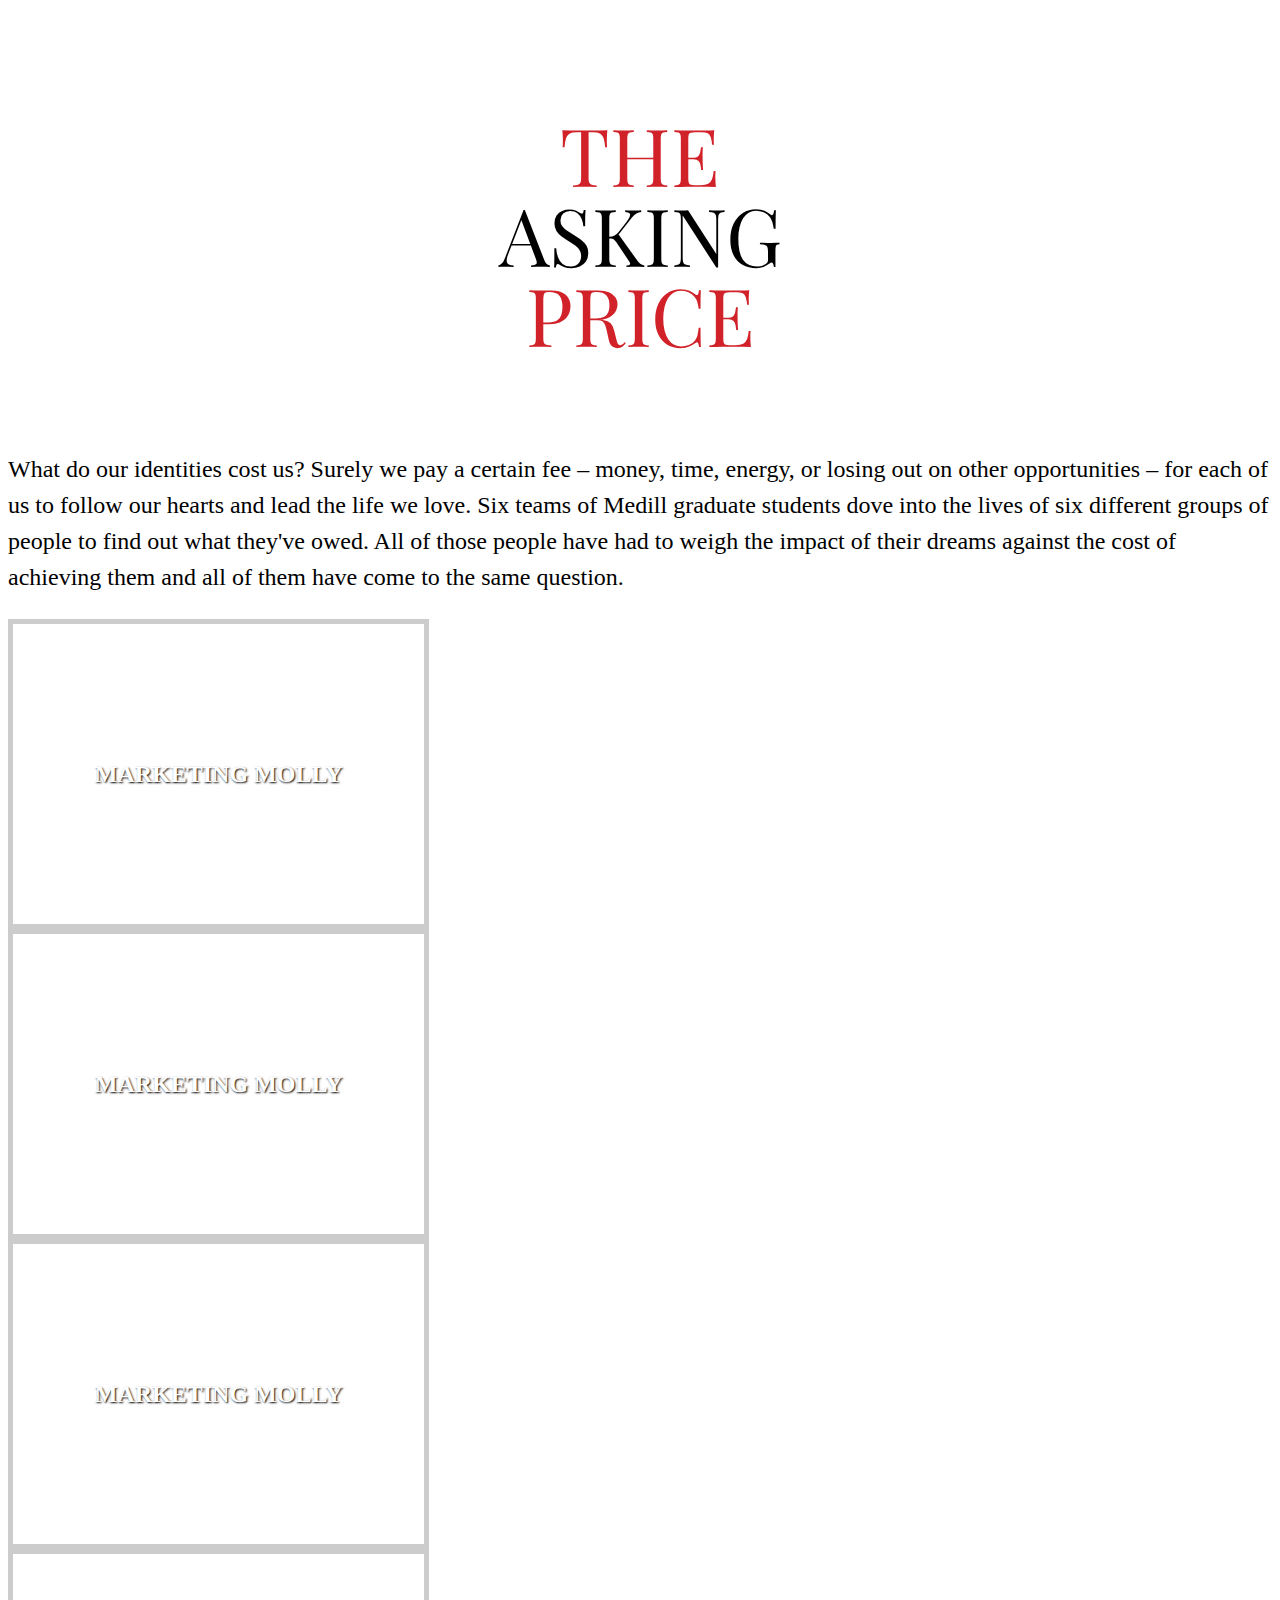
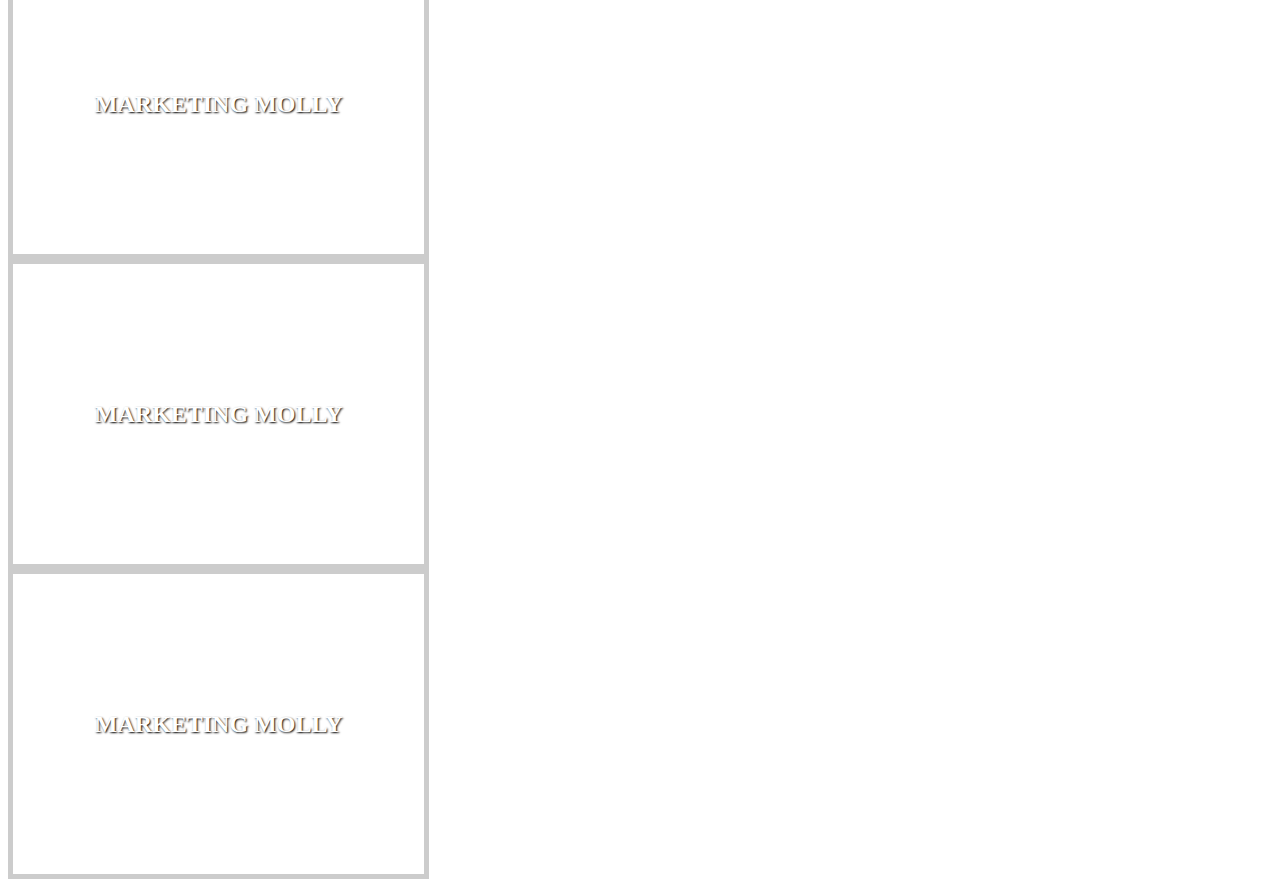
==== index.html @ 3f8e9a25 "Update to main site landing page" ====
<!DOCTYPE HTML>
<html lang="en">
	<head>
		<meta charset="utf-8">
		<title>The Asking Price</title>
		<meta name="viewport" content="width=device-width, initial-scale=1.0">
		<link href="css/bootstrap.min.css" rel="stylesheet" type="text/css">
		
		<!-- Your styles go here -->
		<link href="css/main.css" rel="stylesheet" type="text/css">

		<!--[if lt IE 9]>
			<script src="http://html5shim.googlecode.com/svn/trunk/html5.js"></script>
		<![endif]-->
		
	</head>
	<body  id="top" data-spy="scroll" data-target=".subnav" data-offset="80">
		

		
		<!-- CLASS WEBSITE NAVBAR -->
		<!-- 
		<div class="navbar navbar-fixed-top">
			<div class="navbar-inner">
				<div>
					<a class="btn btn-navbar" data-toggle="collapse" data-target=".nav-collapse">
						<span class="icon-bar"></span>
						<span class="icon-bar"></span>
						<span class="icon-bar"></span>
					</a>
					<a class="brand" href="../">The Asking Price</a>
					<div class="nav-collapse collapse" id="main-menu">
						<ul class="nav nav pull-right" id="main-menu-left">
							<li class="active"><a  href="#">About</a></li>
							<li><a  href="#">Stories</a></li>
						</ul>
					</div>
				</div>
			</div>
		</div>
			 -->
		<!-- END CLASS WEBSITE NAVBAR -->
		
		<section class="container">
			<div class="row-fluid">
				<div class="span10 offset1">
					<div class="main-story-title">
						<h1>
							<span class="title-red">The</span>
							<span class="title-black">Asking</span>
							<span class="title-red">Price</span>
						</h1>
					</div>
					<p class="lead">
						What do our identities cost us? Surely we pay a certain fee – money, time, energy, or losing out on other opportunities – for each of us to follow our hearts and lead the life we love. Six teams of Medill graduate students dove into the lives of six different groups of people to find out what they've owed. All of those people have had to weigh the impact of their dreams against the cost of achieving them and all of them have come to the same question.
					</p>
				</div>
				
			</div>
		</section>
		<!-- MAIN STORY NAV -->
		<section class="panel-nav">
			
			<div class="row-fluid panels">
				<div class="span4 ">
					<div class="panel">
						<div class="story-item">
							<div class="story-item-container">
								<h2>Marketing Molly</h2>
							</div>
						</div>
					</div>
				</div>
				<div class="span4 ">
					<div class="panel">
						<div class="story-item">
							<div class="story-item-container">
								<h2>Marketing Molly</h2>
							</div>
						</div>
					</div>
				</div>
				<div class="span4 ">
					<div class="panel">
						<div class="story-item">
							<div class="story-item-container">
								<h2>Marketing Molly</h2>
							</div>
						</div>
					</div>
				</div>
			</div>
			<div class="row-fluid panels">
				<div class="span4 ">
					<div class="panel">
						<div class="story-item">
							<div class="story-item-container">
								<h2>Marketing Molly</h2>
							</div>
						</div>
					</div>
				</div>
				<div class="span4 ">
					<div class="panel">
						<div class="story-item">
							<div class="story-item-container">
								<h2>Marketing Molly</h2>
							</div>
						</div>
					</div>
				</div>
				<div class="span4 ">
					<div class="panel">
						<div class="story-item">
							<div class="story-item-container">
								<h2>Marketing Molly</h2>
							</div>
						</div>
					</div>
				</div>
			</div>
		</section>
		
		<!-- JavaScript -->
		<script src="http://ajax.googleapis.com/ajax/libs/jquery/1.9.0/jquery.min.js"></script>
		<script src="js/bootstrap.min.js"></script>
		<script src="js/main.min.js"></script>
	</body>
</html>
---- css/main.css ----
@import url(http://fonts.googleapis.com/css?family=Playfair+Display);section{margin-top:20px;padding-top:20px}section.section-break{margin-top:60px;padding-top:100px}.storytitle{padding-bottom:20px;text-align:center}.storytitle h1{text-transform:uppercase;margin-bottom:0}p.lead{font-size:24px;line-height:36px}blockquote.strong-quote{padding:0;margin:0;border:none;margin-top:30px;margin-bottom:30px}blockquote.strong-quote p{font-size:30px;line-height:38px;font-weight:bold}.my-background-example{padding:20px;background-image:url(http://farm9.staticflickr.com/8501/8316081118_da9eb027f8_o.jpg);background-repeat:no-repeat;background-size:cover;-webkit-border-radius:6px;-moz-border-radius:6px;border-radius:6px}.carousel-caption{position:static}.example-full-width{margin-top:-100px;background-image:url('http://farm9.staticflickr.com/8501/8316081118_da9eb027f8_o.jpg');background-repeat:no-repeat;background-size:cover}.example-full-width .jumbotron{margin-top:100px}.example-full-width img{width:100%}.title-column{display:table;height:100%}.title-column .title-column-container{display:table-cell;vertical-align:middle;padding:20px}.main-story-title{padding:20px;text-align:center}.main-story-title h1{font-family:'Playfair Display',serif;line-height:80px;font-size:80px;font-weight:normal;text-transform:uppercase;text-align:center;color:#000}.main-story-title h1 .title-black,.main-story-title h1 .title-red{display:inline-block;width:100%;text-align:center}.main-story-title h1 .title-black{color:#000}.main-story-title h1 .title-red{color:#d12229}body,html{height:100%}section.panel-nav{margin-top:0;padding-top:0;margin-bottom:150px}section.panel-nav .panels .span4{width:33.3333333%;margin:0}section.panel-nav .panels .span4 .panel{background-image:url('http://farm9.staticflickr.com/8501/8316081118_da9eb027f8_o.jpg');background-repeat:no-repeat;background-size:cover;height:300px;border:5px solid #ccc}section.panel-nav .panels .panel .story-item{height:100%;width:100%;display:table}section.panel-nav .panels .panel .story-item .story-item-container{width:100%;text-align:center;display:table-cell;vertical-align:middle}section.panel-nav .panels .panel .story-item .story-item-container h2{color:#fff;font-weight:900;text-align:center;text-shadow:#000 1px 1px 2px;text-transform:uppercase;font-size:24px}section.panel-nav .panels .panel:hover{border:5px solid #000}body{padding-top:0}.parallax-viewport{position:relative;overflow:hidden;width:100%;height:300px}.parallax-layer{position:absolute}.parallax-layer img{max-width:none}.parallax-text{display:table;width:100%;height:100%;text-align:center}.parallax-text .parallax-text-container{width:100%;display:table-cell;vertical-align:middle}.parallax-text h2{color:#fff;font-weight:900}
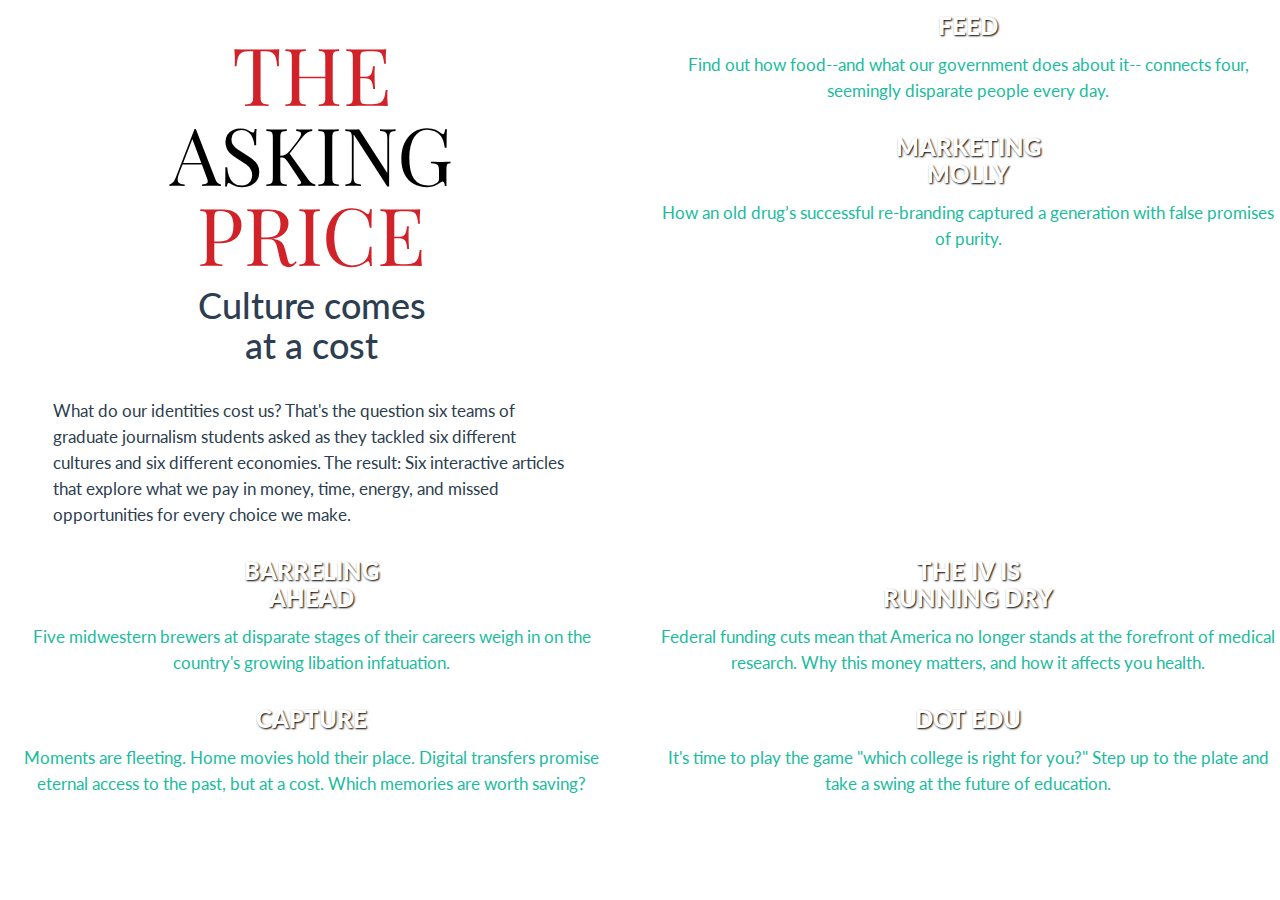
==== commit 0ec11ca1: "relative links" ====
--- a/index.html
+++ b/index.html
@@ -1,5 +1,12 @@
 <!DOCTYPE HTML>
 <html lang="en">
+		<!--
+		                        dd iii lll lll 
+		mm mm mmmm    eee       dd     lll lll 
+		mmm  mm  mm ee   e  dddddd iii lll lll 
+		mmm  mm  mm eeeee  dd   dd iii lll lll 
+		mmm  mm  mm  eeeee  dddddd iii lll lll 
+		-->                       
 	<head>
 		<meta charset="utf-8">
 		<title>The Asking Price</title>
@@ -16,111 +23,136 @@
 	</head>
 	<body  id="top" data-spy="scroll" data-target=".subnav" data-offset="80">
 		
-
-		
-		<!-- CLASS WEBSITE NAVBAR -->
-		<!-- 
-		<div class="navbar navbar-fixed-top">
-			<div class="navbar-inner">
-				<div>
-					<a class="btn btn-navbar" data-toggle="collapse" data-target=".nav-collapse">
-						<span class="icon-bar"></span>
-						<span class="icon-bar"></span>
-						<span class="icon-bar"></span>
-					</a>
-					<a class="brand" href="../">The Asking Price</a>
-					<div class="nav-collapse collapse" id="main-menu">
-						<ul class="nav nav pull-right" id="main-menu-left">
-							<li class="active"><a  href="#">About</a></li>
-							<li><a  href="#">Stories</a></li>
-						</ul>
-					</div>
-				</div>
-			</div>
-		</div>
-			 -->
-		<!-- END CLASS WEBSITE NAVBAR -->
-		
-		<section class="container">
-			<div class="row-fluid">
-				<div class="span10 offset1">
-					<div class="main-story-title">
-						<h1>
-							<span class="title-red">The</span>
-							<span class="title-black">Asking</span>
-							<span class="title-red">Price</span>
-						</h1>
-					</div>
-					<p class="lead">
-						What do our identities cost us? Surely we pay a certain fee – money, time, energy, or losing out on other opportunities – for each of us to follow our hearts and lead the life we love. Six teams of Medill graduate students dove into the lives of six different groups of people to find out what they've owed. All of those people have had to weigh the impact of their dreams against the cost of achieving them and all of them have come to the same question.
-					</p>
-				</div>
-				
-			</div>
-		</section>
 		<!-- MAIN STORY NAV -->
 		<section class="panel-nav">
-			
 			<div class="row-fluid panels">
-				<div class="span4 ">
-					<div class="panel">
-						<div class="story-item">
-							<div class="story-item-container">
-								<h2>Marketing Molly</h2>
+				<div class="span6">
+					<div class="row-fluid">
+						<div class="span10 offset1">
+							<div class="title-panel">
+								<div class="title-panel-container">
+									<div class="main-story-title">
+										<h1>
+											<span class="title-red">The</span>
+											<span class="title-black">Asking</span>
+											<span class="title-red">Price</span>
+										</h1>
+								
+											<!-- <img src="img/logo-200.png"> -->
+										<span class="title-sub">
+									
+												<h2>
+													Culture comes<br/>
+													at a cost
+												</h2>
+									
+										</span>
+									</div>
+									<p>
+										What do our identities cost us? That's the question six teams of graduate journalism students asked as they tackled  six different cultures and six different economies. The result: Six interactive articles that explore what we pay in money, time, energy, and missed opportunities for every choice we make. 
+									</p>
+								</div>
 							</div>
+							
 						</div>
 					</div>
+					
+					
 				</div>
-				<div class="span4 ">
-					<div class="panel">
-						<div class="story-item">
-							<div class="story-item-container">
-								<h2>Marketing Molly</h2>
-							</div>
+				<div class="span6">
+					<div class="row-fluid panels">
+						<div class="panel" id="feed">
+							<a href="feed/">
+								<div class="story-item">
+									<div class="story-item-container">
+										<h2>Feed</h2>
+										<p>
+											Find out how food--and what our government does about it-- connects four, seemingly disparate people every day. 
+										</p>
+									</div>
+								</div>
+							</a>
 						</div>
 					</div>
-				</div>
-				<div class="span4 ">
-					<div class="panel">
-						<div class="story-item">
-							<div class="story-item-container">
-								<h2>Marketing Molly</h2>
-							</div>
+					<div class="row-fluid panels">
+						<div class="panel" id="molly">
+							<a href="molly/">
+								<div class="story-item">
+									<div class="story-item-container">
+										<h2>Marketing<br/>Molly</h2>
+										<p>
+											How an old drug’s successful re-branding captured a generation with false promises of purity.
+										</p>
+									</div>
+								</div>
+							</a>
 						</div>
 					</div>
 				</div>
 			</div>
+			
 			<div class="row-fluid panels">
-				<div class="span4 ">
-					<div class="panel">
-						<div class="story-item">
-							<div class="story-item-container">
-								<h2>Marketing Molly</h2>
+				<div class="span6">
+					<div class="panel" id="beer">
+						<a href="beer/">
+							<div class="story-item">
+								<div class="story-item-container">
+									<h2>Barreling<br/>Ahead</h2>
+									<p>
+										Five midwestern brewers at disparate stages of their careers weigh in on the country's growing libation infatuation.
+									</p>
+								</div>
 							</div>
-						</div>
+						</a>
 					</div>
 				</div>
-				<div class="span4 ">
-					<div class="panel">
-						<div class="story-item">
-							<div class="story-item-container">
-								<h2>Marketing Molly</h2>
+				<div class="span6">
+					<div class="panel" id="iv">
+						<a href="iv/">
+							<div class="story-item">
+								<div class="story-item-container">
+									<h2>The IV is <br/>Running Dry</h2>
+									<p>
+										Federal funding cuts mean that America no longer stands at the forefront of medical research. Why this money matters, and how it affects you health.
+									</p>
+								</div>
 							</div>
-						</div>
+						</a>
 					</div>
 				</div>
-				<div class="span4 ">
-					<div class="panel">
-						<div class="story-item">
-							<div class="story-item-container">
-								<h2>Marketing Molly</h2>
+			</div>
+			<div class="row-fluid panels">
+				<div class="span6">
+					<div class="panel" id="capture">
+						<a href="capture/">
+							<div class="story-item">
+								<div class="story-item-container">
+									<h2>Capture</h2>
+									<p>
+										Moments are fleeting. Home movies hold their place. Digital transfers promise eternal access to the past, but at a cost. Which memories are worth saving?
+									</p>
+								</div>
 							</div>
-						</div>
+						</a>
+					</div>
+				</div>
+				<div class="span6">
+					<div class="panel" id="dotedu">
+						<a href="dotedu/">
+							<div class="story-item">
+								<div class="story-item-container">
+									<h2>DOT EDU</h2>
+									<p>
+										It's time to play the game "which college is right for you?" Step up to the plate and take a swing at the future of education.
+									</p>
+								</div>
+							</div>
+						</a>
 					</div>
 				</div>
 			</div>
 		</section>
-		
+
 		<!-- JavaScript -->
 		<script src="http://ajax.googleapis.com/ajax/libs/jquery/1.9.0/jquery.min.js"></script>
 		<script src="js/bootstrap.min.js"></script>
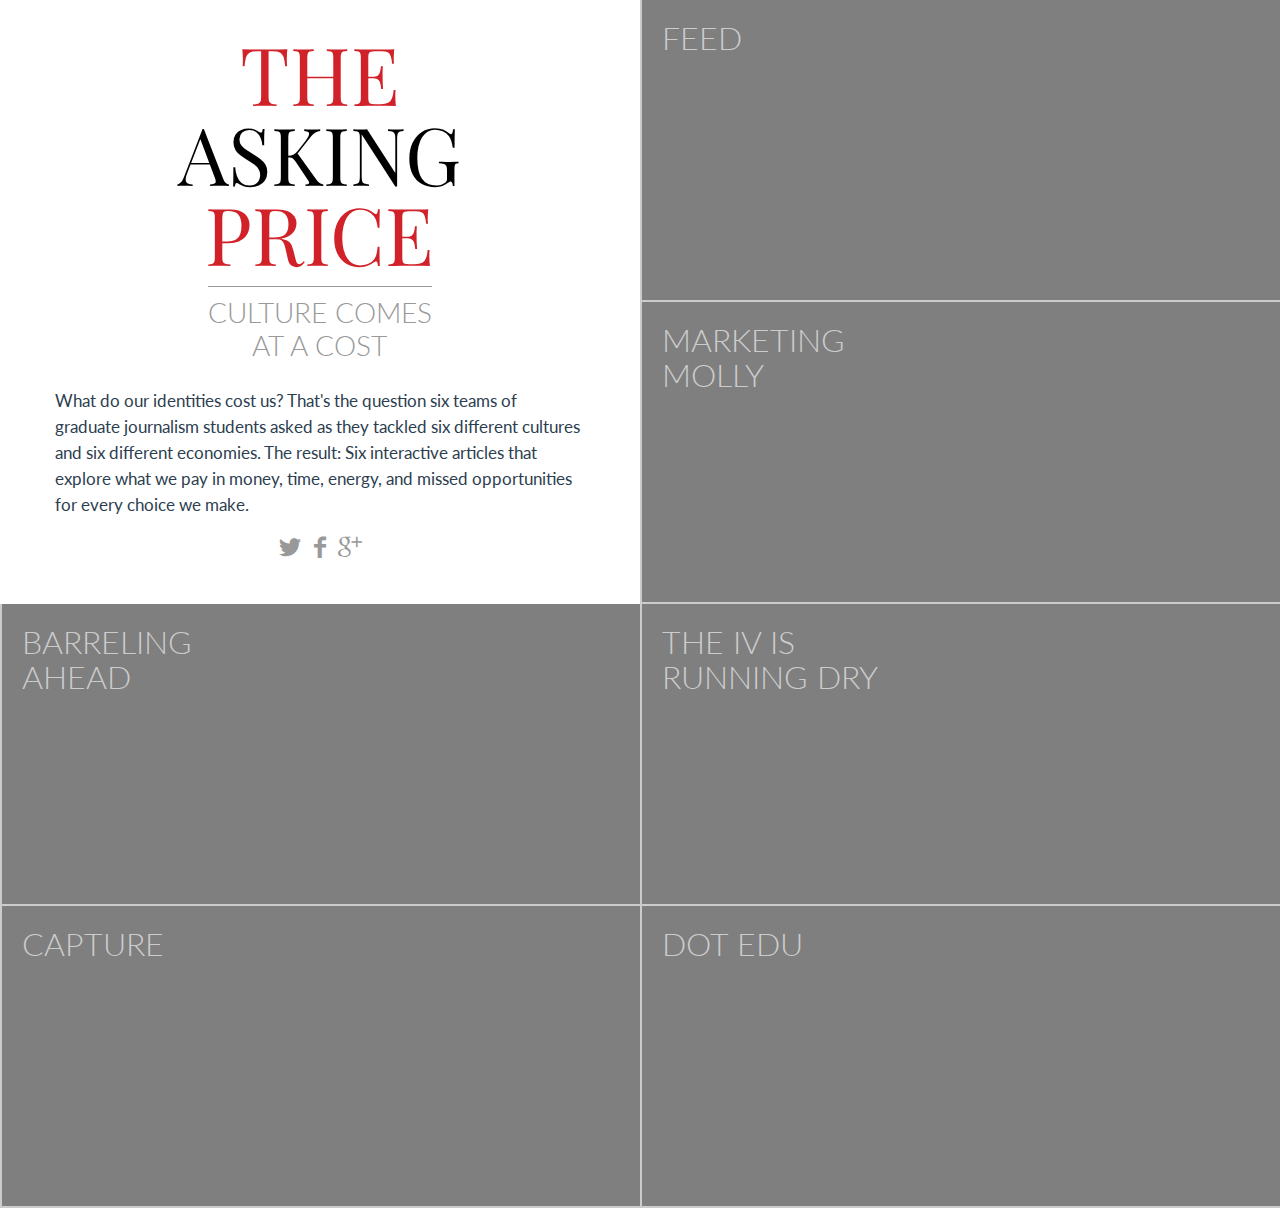
==== commit a4e538d7: "Added meta descriptions and social media share buttons. Beer update." ====
--- a/index.html
+++ b/index.html
@@ -6,11 +6,13 @@
 		mmm  mm  mm ee   e  dddddd iii lll lll 
 		mmm  mm  mm eeeee  dd   dd iii lll lll 
 		mmm  mm  mm  eeeee  dddddd iii lll lll 
+		Hosted on MediaTemple
 		-->                       
 	<head>
 		<meta charset="utf-8">
-		<title>The Asking Price</title>
+		<title>The Asking Price &mdash; Culture comes at a cost</title>
 		<meta name="viewport" content="width=device-width, initial-scale=1.0">
+		<meta name="description" content="Six interactive articles that explore what we pay for every choice we make.">
 		<link href="css/bootstrap.min.css" rel="stylesheet" type="text/css">
 		
 		<!-- Your styles go here -->
@@ -49,8 +51,20 @@
 										</span>
 									</div>
 									<p>
-										What do our identities cost us? That's the question six teams of graduate journalism students asked as they tackled  six different cultures and six different economies. The result: Six interactive articles that explore what we pay in money, time, energy, and missed opportunities for every choice we make. 
+										What do our identities cost us? That's the question six teams of graduate journalism students asked as they tackled six different cultures and six different economies. The result: Six interactive articles that explore what we pay in money, time, energy, and missed opportunities for every choice we make. 
 									</p>
+									<div class="main-social">
+										<a href="#" class="social share-twitter" target="_blank">
+											<span aria-hidden="true" data-icon="&#xe001;"></span>
+										</a>
+										<a href="#" class="social share-facebook" target="_blank">
+											<span aria-hidden="true" data-icon="&#xe000;"></span>
+										</a>
+										<a href="#" class="social share-googleplus" target="_blank">
+											<span aria-hidden="true" data-icon="&#xe004;"></span>
+										</a>
+									</div>
+									
 								</div>
 							</div>
 							
@@ -113,7 +127,7 @@
 								<div class="story-item-container">
 									<h2>The IV is <br/>Running Dry</h2>
 									<p>
-										Federal funding cuts mean that America no longer stands at the forefront of medical research. Why this money matters, and how it affects you health.
+										Federal funding cuts mean that America no longer stands at the forefront of medical research. Why this money matters, and how it affects your health.
 									</p>
 								</div>
 							</div>
--- a/css/main.css
+++ b/css/main.css
@@ -1 +1 @@
-@import url(http://fonts.googleapis.com/css?family=Playfair+Display);section{margin-top:20px;padding-top:20px}section.section-break{margin-top:60px;padding-top:100px}.storytitle{padding-bottom:20px;text-align:center}.storytitle h1{text-transform:uppercase;margin-bottom:0}p.lead{font-size:24px;line-height:36px}blockquote.strong-quote{padding:0;margin:0;border:none;margin-top:30px;margin-bottom:30px}blockquote.strong-quote p{font-size:30px;line-height:38px;font-weight:bold}.my-background-example{padding:20px;background-image:url(http://farm9.staticflickr.com/8501/8316081118_da9eb027f8_o.jpg);background-repeat:no-repeat;background-size:cover;-webkit-border-radius:6px;-moz-border-radius:6px;border-radius:6px}.carousel-caption{position:static}.example-full-width{margin-top:-100px;background-image:url('http://farm9.staticflickr.com/8501/8316081118_da9eb027f8_o.jpg');background-repeat:no-repeat;background-size:cover}.example-full-width .jumbotron{margin-top:100px}.example-full-width img{width:100%}.title-column{display:table;height:100%}.title-column .title-column-container{display:table-cell;vertical-align:middle;padding:20px}.main-story-title{padding:20px;text-align:center}.main-story-title h1{font-family:'Playfair Display',serif;line-height:80px;font-size:80px;font-weight:normal;text-transform:uppercase;text-align:center;color:#000}.main-story-title h1 .title-black,.main-story-title h1 .title-red{display:inline-block;width:100%;text-align:center}.main-story-title h1 .title-black{color:#000}.main-story-title h1 .title-red{color:#d12229}body,html{height:100%}section.panel-nav{margin-top:0;padding-top:0;margin-bottom:150px}section.panel-nav .panels .span4{width:33.3333333%;margin:0}section.panel-nav .panels .span4 .panel{background-image:url('http://farm9.staticflickr.com/8501/8316081118_da9eb027f8_o.jpg');background-repeat:no-repeat;background-size:cover;height:300px;border:5px solid #ccc}section.panel-nav .panels .panel .story-item{height:100%;width:100%;display:table}section.panel-nav .panels .panel .story-item .story-item-container{width:100%;text-align:center;display:table-cell;vertical-align:middle}section.panel-nav .panels .panel .story-item .story-item-container h2{color:#fff;font-weight:900;text-align:center;text-shadow:#000 1px 1px 2px;text-transform:uppercase;font-size:24px}section.panel-nav .panels .panel:hover{border:5px solid #000}body{padding-top:0}.parallax-viewport{position:relative;overflow:hidden;width:100%;height:300px}.parallax-layer{position:absolute}.parallax-layer img{max-width:none}.parallax-text{display:table;width:100%;height:100%;text-align:center}.parallax-text .parallax-text-container{width:100%;display:table-cell;vertical-align:middle}.parallax-text h2{color:#fff;font-weight:900}+body{background-image:url("../img/cream_pixels.png");padding-top:0}section{margin-top:20px;padding-top:20px}section.section-break{margin-top:60px;padding-top:100px}.storytitle{padding-bottom:20px;text-align:center}.storytitle h1{text-transform:uppercase;margin-bottom:0}p.lead{font-size:24px;line-height:36px}a{color:#333}a:hover{color:#000;text-decoration:none}.title-panel{display:table;height:100%}.title-panel .title-panel-container{display:table-cell;vertical-align:middle}.title-panel .title-panel-container .main-social{text-align:center}.title-panel .title-panel-container .main-social a{font-size:24px;color:#999}.title-panel .title-panel-container .main-social a:hover{color:#000;text-decoration:none}.main-story-title{padding:20px;padding-bottom:0;text-align:center}.main-story-title h1{font-family:'Playfair Display',serif;line-height:80px;font-size:80px;font-weight:normal;text-transform:uppercase;text-align:center;color:#000}.main-story-title h1 .title-black,.main-story-title h1 .title-red{display:inline-block;width:100%;text-align:center}.main-story-title h1 .title-black{color:#000}.main-story-title h1 .title-red{color:#d12229}.main-story-title .title-sub{display:inline-block;border-top:1px solid #999;padding-top:10px;margin-bottom:25px}.main-story-title h2{text-transform:uppercase;text-align:center;color:#999;font-weight:300;font-size:28px;display:inline}body,html{height:100%}section.panel-nav{margin-top:0;padding-top:0;margin-bottom:150px}section.panel-nav .panels .span4{width:33.3333333%;margin:0}section.panel-nav .panels .span6{width:50%;margin:0}section.panel-nav .panels .panel{background-image:url('http://farm9.staticflickr.com/8501/8316081118_da9eb027f8_o.jpg');background-repeat:no-repeat;background-size:cover;height:300px;border-bottom:2px solid #ccc;border-left:2px solid #ccc}section.panel-nav .panels .panel a .story-item{height:100%;width:100%;background-color:rgba(0,0,0,0.5);display:table}section.panel-nav .panels .panel a .story-item .story-item-container{padding:20px;width:50%}section.panel-nav .panels .panel a .story-item .story-item-container h2{margin-top:0;color:#ccc;font-weight:300;text-transform:uppercase;font-size:32px}section.panel-nav .panels .panel a .story-item .story-item-container p{color:#fff;font-weight:300;display:none;font-size:20px}section.panel-nav .panels .panel a:hover{text-decoration:none}section.panel-nav .panels .panel a:hover .story-item{background-color:rgba(0,0,0,0.7)}section.panel-nav .panels .panel a:hover .story-item .story-item-container h2{color:#fff}section.panel-nav .panels .panel a:hover .story-item .story-item-container p{display:block}section.panel-nav .panels #feed{background-image:url('../img/teaser/feed.jpg')}section.panel-nav .panels #iv{background-image:url('../img/teaser/iv.jpg')}section.panel-nav .panels #capture{background-image:url('../img/teaser/capture.jpg')}section.panel-nav .panels #dotedu{background-image:url('../img/teaser/dotedu.jpg')}section.panel-nav .panels #beer{background-image:url('../img/teaser/beer.jpg')}section.panel-nav .panels #molly{background-image:url('../img/teaser/molly.jpg');background-position:center}@media (max-width:979px){.title-panel .title-panel-container .main-story-title{padding-bottom:0;padding-top:10px}.title-panel .title-panel-container p{font-size:15px}section.panel-nav .panels .panel a .story-item .story-item-container{width:50%}section.panel-nav .panels .panel a .story-item .story-item-container p{font-size:17px;line-height:21px}}@media (max-width:820px){.title-panel .title-panel-container .main-story-title{padding-bottom:0;padding-top:0}}@media (max-width:767px){body{padding:0}.title-panel{padding:15px}.title-panel .title-panel-container .main-story-title{padding-bottom:15px;padding-top:10px}.title-panel .title-panel-container .main-social a{font-size:32px}.title-panel .title-panel-container p{font-size:15px}.main-story-title{padding-left:0;padding-right:0}section.panel-nav .panels .span6{width:100%}section.panel-nav .panels .panel a .story-item .story-item-container{width:50%}section.panel-nav .panels .panel a .story-item .story-item-container h2{color:#fff}section.panel-nav .panels .panel a .story-item .story-item-container p{color:#ccc;display:block;font-size:17px;line-height:21px}}